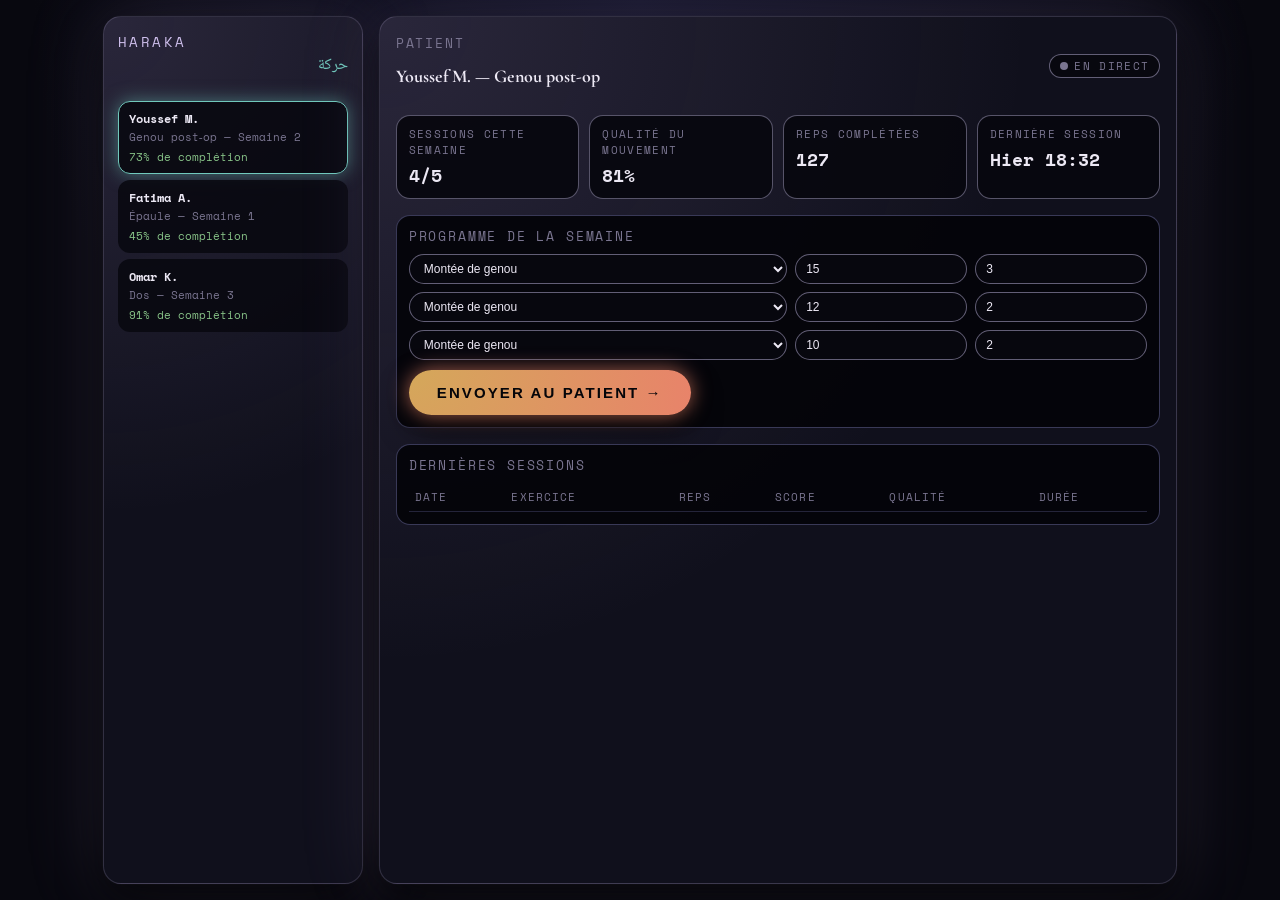
==== dashboard.html @ 2feddb91 "Initial HARAKA rehab game" ====
<!DOCTYPE html>
<html lang="fr">
  <head>
    <meta charset="UTF-8" />
    <meta name="viewport" content="width=device-width,initial-scale=1.0,maximum-scale=1.0" />
    <title>HARAKA · Tableau kiné</title>
    <link rel="stylesheet" href="style.css" />
  </head>
  <body>
    <div class="dashboard-shell">
      <aside class="sidebar glass">
        <div>
          <div class="sidebar-logo">HARAKA</div>
          <div class="sidebar-sub">حركة</div>
        </div>
        <div class="patient-list" id="patient-list">
          <div class="patient-item active" data-id="youssef">
            <strong>Youssef M.</strong>
            <div class="patient-meta">Genou post‑op — Semaine 2</div>
            <div class="patient-compliance">73% de complétion</div>
          </div>
          <div class="patient-item" data-id="fatima">
            <strong>Fatima A.</strong>
            <div class="patient-meta">Épaule — Semaine 1</div>
            <div class="patient-compliance">45% de complétion</div>
          </div>
          <div class="patient-item" data-id="omar">
            <strong>Omar K.</strong>
            <div class="patient-meta">Dos — Semaine 3</div>
            <div class="patient-compliance">91% de complétion</div>
          </div>
        </div>
      </aside>

      <main class="main-panel glass">
        <div class="main-header-row">
          <div>
            <div class="section-title">Patient</div>
            <h1 class="main-title" id="patient-name">Youssef M. — Genou post‑op</h1>
          </div>
          <div id="live-indicator" class="live-badge off">
            <span class="live-dot"></span>
            <span>EN DIRECT</span>
          </div>
        </div>

        <!-- Stats cartes -->
        <section class="stats-grid">
          <div class="card">
            <div class="card-label">Sessions cette semaine</div>
            <div class="card-value" id="card-sessions">4/5</div>
          </div>
          <div class="card">
            <div class="card-label">Qualité du mouvement</div>
            <div class="card-value" id="card-quality">81%</div>
          </div>
          <div class="card">
            <div class="card-label">Reps complétées</div>
            <div class="card-value" id="card-reps">127</div>
          </div>
          <div class="card">
            <div class="card-label">Dernière session</div>
            <div class="card-value" id="card-last">Hier 18:32</div>
          </div>
        </section>

        <!-- Prescription -->
        <section class="section">
          <div class="section-title">Programme de la semaine</div>
          <div class="prescription-row">
            <select class="select-sm" id="ex1-name">
              <option value="knee_raise">Montée de genou</option>
              <option value="arm_raise">Élévation du bras</option>
              <option value="squat">Squat partiel</option>
            </select>
            <input type="number" class="input" id="ex1-reps" min="1" value="15" />
            <input type="number" class="input" id="ex1-sets" min="1" value="3" />
          </div>
          <div class="prescription-row">
            <select class="select-sm" id="ex2-name">
              <option value="knee_raise">Montée de genou</option>
              <option value="arm_raise">Élévation du bras</option>
              <option value="squat">Squat partiel</option>
            </select>
            <input type="number" class="input" id="ex2-reps" min="1" value="12" />
            <input type="number" class="input" id="ex2-sets" min="1" value="2" />
          </div>
          <div class="prescription-row">
            <select class="select-sm" id="ex3-name">
              <option value="knee_raise">Montée de genou</option>
              <option value="arm_raise">Élévation du bras</option>
              <option value="squat">Squat partiel</option>
            </select>
            <input type="number" class="input" id="ex3-reps" min="1" value="10" />
            <input type="number" class="input" id="ex3-sets" min="1" value="2" />
          </div>
          <div class="section-footer">
            <button class="btn-primary" id="btn-send-program">Envoyer au patient →</button>
            <div class="toast" id="program-toast" style="opacity: 0;">Programme envoyé !</div>
          </div>
        </section>

        <!-- Historique des sessions -->
        <section class="section">
          <div class="section-title">Dernières sessions</div>
          <table class="table">
            <thead>
              <tr>
                <th>Date</th>
                <th>Exercice</th>
                <th>Reps</th>
                <th>Score</th>
                <th>Qualité</th>
                <th>Durée</th>
              </tr>
            </thead>
            <tbody id="session-body">
              <!-- rempli dynamiquement -->
            </tbody>
          </table>
        </section>
      </main>
    </div>

    <script src="dashboard.js"></script>
  </body>
</html>
---- style.css ----
@import url('https://fonts.googleapis.com/css2?family=Space+Mono:wght@400;700&family=Cormorant+Garamond:wght@400;600&family=Noto+Naskh+Arabic:wght@400;700&display=swap');

:root {
  --bg: #08080f;
  --surface: #10101c;
  --purple: #a08ec8;
  --glow: #cebfec;
  --dim: #5c5080;
  --teal: #70c8bc;
  --coral: #e8836a;
  --amber: #d4a85a;
  --green: #88c488;
  --text: #ece8f4;
  --muted: #7a7590;
}

*,
*::before,
*::after {
  box-sizing: border-box;
}

html,
body {
  margin: 0;
  padding: 0;
  width: 100%;
  height: 100%;
  background: radial-gradient(circle at top, #15152a 0, var(--bg) 55%);
  color: var(--text);
  font-family: 'Space Mono', system-ui, -apple-system, BlinkMacSystemFont, 'Segoe UI', sans-serif;
  -webkit-font-smoothing: antialiased;
}

body {
  display: flex;
  align-items: stretch;
  justify-content: center;
}

a {
  color: inherit;
  text-decoration: none;
}

.app-shell {
  width: 100%;
  max-width: 1200px;
  margin: 0 auto;
  padding: 16px;
}

.glass {
  background: radial-gradient(circle at top left, rgba(160, 142, 200, 0.18), transparent 55%), var(--surface);
  border-radius: 18px;
  border: 1px solid rgba(206, 191, 236, 0.18);
  box-shadow:
    0 0 0 1px rgba(255, 255, 255, 0.01),
    0 20px 40px rgba(0, 0, 0, 0.65),
    0 0 80px rgba(160, 142, 200, 0.2);
  backdrop-filter: blur(18px);
}

.logo-main {
  font-family: 'Space Mono', monospace;
  font-weight: 700;
  font-size: clamp(40px, 6vw, 60px);
  letter-spacing: 0.22em;
  text-transform: uppercase;
  color: var(--glow);
  text-align: center;
  text-shadow:
    0 0 18px rgba(206, 191, 236, 0.9),
    0 0 48px rgba(160, 142, 200, 0.9);
}

.logo-sub-ar {
  font-family: 'Noto Naskh Arabic', serif;
  direction: rtl;
  font-size: 26px;
  color: var(--teal);
  text-align: center;
  margin-top: -4px;
}

.tagline {
  margin-top: 16px;
  font-family: 'Cormorant Garamond', serif;
  font-size: 22px;
  text-align: center;
  color: var(--muted);
}

.btn-primary {
  border: none;
  padding: 14px 28px;
  border-radius: 999px;
  background: radial-gradient(circle at top left, #d4a85a, #e8836a);
  color: #050509;
  font-weight: 700;
  font-size: 15px;
  letter-spacing: 0.14em;
  text-transform: uppercase;
  cursor: pointer;
  box-shadow:
    0 0 20px rgba(232, 131, 106, 0.7),
    0 14px 30px rgba(0, 0, 0, 0.75);
  transition: transform 0.12s ease-out, box-shadow 0.12s ease-out, filter 0.12s ease-out;
}

.btn-primary:hover {
  transform: translateY(-1px) scale(1.02);
  filter: brightness(1.06);
  box-shadow:
    0 0 30px rgba(232, 131, 106, 0.9),
    0 18px 40px rgba(0, 0, 0, 0.85);
}

.btn-primary:active {
  transform: translateY(1px) scale(0.99);
  box-shadow:
    0 0 12px rgba(232, 131, 106, 0.6),
    0 10px 20px rgba(0, 0, 0, 0.9);
}

.btn-ghost {
  border-radius: 999px;
  border: 1px solid rgba(122, 117, 144, 0.65);
  background: radial-gradient(circle at top left, rgba(112, 200, 188, 0.2), rgba(16, 16, 28, 0.95));
  color: var(--text);
  padding: 10px 20px;
  font-size: 13px;
  letter-spacing: 0.08em;
  text-transform: uppercase;
  cursor: pointer;
  display: inline-flex;
  align-items: center;
  gap: 8px;
  box-shadow: 0 10px 25px rgba(0, 0, 0, 0.75);
  transition: border-color 0.12s ease-out, background 0.12s ease-out, transform 0.12s ease-out;
}

.btn-ghost:hover {
  border-color: var(--teal);
  transform: translateY(-1px);
}

.chip {
  display: inline-flex;
  align-items: center;
  gap: 8px;
  border-radius: 999px;
  padding: 4px 10px;
  background: rgba(8, 8, 15, 0.85);
  border: 1px solid rgba(122, 117, 144, 0.65);
  font-size: 11px;
  color: var(--muted);
}

.chip-dot {
  width: 8px;
  height: 8px;
  border-radius: 999px;
  background: var(--green);
  box-shadow: 0 0 10px rgba(136, 196, 136, 0.9);
}

.small-print {
  font-size: 11px;
  color: var(--muted);
  text-align: center;
  margin-top: 24px;
  letter-spacing: 0.1em;
  text-transform: uppercase;
}

.screen {
  display: none;
}

.screen.active {
  display: block;
}

.screen-welcome {
  padding: 40px 24px 32px;
  text-align: center;
}

.screen-welcome-inner {
  max-width: 560px;
  margin: 0 auto;
}

.welcome-orbit {
  position: relative;
  width: 210px;
  height: 210px;
  margin: 26px auto 8px;
  border-radius: 999px;
  background: radial-gradient(circle at 30% 0, rgba(112, 200, 188, 0.3), transparent 60%), radial-gradient(circle at 70% 120%, rgba(160, 142, 200, 0.5), transparent 60%);
  box-shadow:
    0 0 45px rgba(160, 142, 200, 0.7),
    inset 0 0 40px rgba(8, 8, 15, 0.9);
  overflow: hidden;
}

.welcome-orbit::before,
.welcome-orbit::after {
  content: '';
  position: absolute;
  border-radius: 999px;
  border: 1px dashed rgba(206, 191, 236, 0.35);
  inset: 14px;
}

.welcome-orbit::after {
  inset: 40px;
  border-style: solid;
  border-color: rgba(112, 200, 188, 0.55);
  mix-blend-mode: screen;
}

.welcome-pulse {
  position: absolute;
  inset: 35px;
  border-radius: 999px;
  border: 1px solid rgba(136, 196, 136, 0.45);
  box-shadow: 0 0 35px rgba(136, 196, 136, 0.65);
  opacity: 0.9;
  animation: pulseRing 2.1s ease-out infinite;
}

.welcome-node {
  position: absolute;
  width: 10px;
  height: 10px;
  border-radius: 999px;
  background: var(--glow);
  box-shadow: 0 0 18px rgba(206, 191, 236, 0.8);
}

.welcome-node.knee {
  left: 64%;
  top: 64%;
}

.welcome-node.shoulder {
  left: 36%;
  top: 32%;
}

.welcome-node.hip {
  left: 46%;
  top: 52%;
}

.welcome-arc {
  position: absolute;
  width: 180px;
  height: 180px;
  border-radius: 50%;
  border: 1px solid transparent;
  border-top-color: rgba(112, 200, 188, 0.6);
  border-right-color: rgba(160, 142, 200, 0.6);
  left: 50%;
  top: 50%;
  transform: translate(-50%, -50%);
  animation: orbit 12s linear infinite;
  opacity: 0.9;
}

@keyframes orbit {
  from {
    transform: translate(-50%, -50%) rotate(0deg);
  }
  to {
    transform: translate(-50%, -50%) rotate(360deg);
  }
}

@keyframes pulseRing {
  0% {
    transform: scale(0.9);
    opacity: 0.9;
  }
  70% {
    transform: scale(1.08);
    opacity: 0.1;
  }
  100% {
    transform: scale(1.16);
    opacity: 0;
  }
}

.screen-game {
  padding: 18px;
  display: flex;
  flex-direction: column;
  gap: 14px;
}

.game-layout {
  display: grid;
  grid-template-columns: minmax(0, 7fr) minmax(0, 4fr);
  gap: 14px;
}

.game-canvas-shell {
  position: relative;
  border-radius: 18px;
  overflow: hidden;
  background: radial-gradient(circle at top, rgba(160, 142, 200, 0.35), rgba(8, 8, 15, 0.95));
  box-shadow:
    inset 0 0 40px rgba(0, 0, 0, 0.9),
    0 20px 40px rgba(0, 0, 0, 0.95);
}

.game-canvas-shell::before {
  content: '';
  position: absolute;
  inset: 0;
  background: radial-gradient(circle at 10% -10%, rgba(112, 200, 188, 0.25), transparent 55%), radial-gradient(circle at 90% 120%, rgba(232, 131, 106, 0.18), transparent 60%);
  opacity: 0.7;
  pointer-events: none;
}

canvas#gameCanvas {
  display: block;
  width: 100%;
  height: auto;
}

.game-overlay-flash {
  pointer-events: none;
  position: absolute;
  inset: 0;
  background: var(--green);
  opacity: 0;
  mix-blend-mode: screen;
}

.game-overlay-shake {
  pointer-events: none;
  position: absolute;
  inset: 0;
}

.hud-top {
  position: absolute;
  top: 12px;
  left: 16px;
  display: flex;
  gap: 10px;
  font-size: 12px;
  z-index: 5;
}

.hud-pill {
  padding: 6px 10px;
  border-radius: 999px;
  background: rgba(8, 8, 15, 0.85);
  border: 1px solid rgba(122, 117, 144, 0.9);
  backdrop-filter: blur(12px);
}

.hud-label {
  text-transform: uppercase;
  letter-spacing: 0.12em;
  font-size: 10px;
  color: var(--muted);
}

.hud-value {
  font-size: 12px;
  font-weight: 600;
  color: var(--text);
}

.float-text {
  position: absolute;
  color: var(--green);
  font-weight: 700;
  text-shadow: 0 0 16px rgba(136, 196, 136, 0.9);
  pointer-events: none;
  will-change: transform, opacity;
}

.combo-banner {
  position: absolute;
  right: 16px;
  top: 16px;
  padding: 6px 12px;
  border-radius: 999px;
  background: radial-gradient(circle at top left, rgba(212, 168, 90, 0.5), rgba(8, 8, 15, 0.95));
  border: 1px solid rgba(212, 168, 90, 0.85);
  color: var(--amber);
  font-weight: 700;
  font-size: 12px;
  letter-spacing: 0.18em;
  text-transform: uppercase;
  opacity: 0;
  transform: translateY(-12px);
  transition: opacity 0.16s ease-out, transform 0.16s ease-out;
}

.combo-banner.visible {
  opacity: 1;
  transform: translateY(0);
}

.demo-badge {
  position: absolute;
  left: 14px;
  bottom: 12px;
  padding: 4px 10px;
  border-radius: 999px;
  font-size: 11px;
  letter-spacing: 0.14em;
  text-transform: uppercase;
  color: var(--muted);
  border: 1px solid rgba(122, 117, 144, 0.9);
  background: rgba(8, 8, 15, 0.92);
  display: inline-flex;
  align-items: center;
  gap: 6px;
}

.demo-dot {
  width: 6px;
  height: 6px;
  border-radius: 999px;
  background: var(--muted);
}

.game-sidebar {
  border-radius: 18px;
  padding: 14px 14px 12px;
  display: flex;
  flex-direction: column;
  gap: 10px;
  position: relative;
}

.camera-shell {
  border-radius: 12px;
  overflow: hidden;
  position: relative;
  background: #000;
  border: 1px solid rgba(122, 117, 144, 0.75);
}

.camera-shell video {
  display: block;
  width: 100%;
  height: auto;
}

.camera-label {
  position: absolute;
  left: 8px;
  bottom: 6px;
  font-size: 10px;
  padding: 2px 8px;
  border-radius: 999px;
  background: rgba(8, 8, 15, 0.92);
  color: var(--muted);
}

.stat-stack {
  display: flex;
  flex-direction: column;
  gap: 8px;
  font-size: 12px;
}

.stat-row {
  display: flex;
  justify-content: space-between;
  align-items: center;
  gap: 4px;
}

.stat-label {
  color: var(--muted);
  font-size: 11px;
}

.stat-value {
  font-weight: 600;
}

.angle-pill {
  padding: 4px 10px;
  border-radius: 999px;
  font-size: 11px;
  border: 1px solid rgba(122, 117, 144, 0.8);
  display: inline-flex;
  align-items: center;
  gap: 6px;
}

.angle-dot {
  width: 8px;
  height: 8px;
  border-radius: 999px;
}

.feedback-text {
  font-size: 12px;
  font-family: 'Cormorant Garamond', serif;
  color: var(--coral);
}

.bar-shell {
  background: rgba(5, 5, 10, 0.9);
  border-radius: 999px;
  border: 1px solid rgba(122, 117, 144, 0.65);
  overflow: hidden;
  height: 12px;
}

.bar-fill {
  height: 100%;
  width: 40%;
  border-radius: 999px;
  background: linear-gradient(to right, #e8836a, #d4a85a, #88c488);
  transition: width 0.18s ease-out;
}

.bar-fill.breath {
  background: linear-gradient(90deg, rgba(112, 200, 188, 0.2), rgba(112, 200, 188, 0.9));
  box-shadow: 0 0 20px rgba(112, 200, 188, 0.7);
}

.controls-row {
  display: flex;
  flex-wrap: wrap;
  gap: 8px;
  align-items: center;
  justify-content: space-between;
  margin-top: 6px;
}

.select {
  background: rgba(5, 5, 10, 0.9);
  border-radius: 999px;
  border: 1px solid rgba(122, 117, 144, 0.85);
  color: var(--text);
  padding: 6px 10px;
  font-size: 12px;
}

.select:focus {
  outline: none;
  border-color: var(--teal);
}

.screen-complete {
  padding: 32px 20px 24px;
  text-align: center;
  position: relative;
  overflow: hidden;
}

.session-title {
  font-size: 26px;
  letter-spacing: 0.18em;
  text-transform: uppercase;
  color: var(--green);
  text-shadow:
    0 0 16px rgba(136, 196, 136, 0.9),
    0 0 40px rgba(136, 196, 136, 0.7);
}

.session-stats {
  margin-top: 18px;
  display: grid;
  grid-template-columns: repeat(auto-fit, minmax(130px, 1fr));
  gap: 10px;
}

.session-card {
  padding: 10px 12px;
  border-radius: 14px;
  background: rgba(8, 8, 15, 0.9);
  border: 1px solid rgba(112, 200, 188, 0.4);
  font-size: 12px;
}

.session-label {
  color: var(--muted);
  text-transform: uppercase;
  letter-spacing: 0.12em;
  font-size: 10px;
}

.session-value {
  margin-top: 4px;
  font-size: 16px;
  font-weight: 600;
}

.session-note {
  margin-top: 18px;
  color: var(--muted);
  font-size: 12px;
}

.flash-complete {
  position: absolute;
  inset: -20px;
  pointer-events: none;
  background: radial-gradient(circle at center, rgba(136, 196, 136, 0.85), transparent 70%);
  opacity: 0;
  mix-blend-mode: screen;
}

/* DASHBOARD */

.dashboard-shell {
  display: grid;
  grid-template-columns: 260px minmax(0, 1fr);
  gap: 16px;
  height: 100%;
  padding: 16px;
}

.sidebar {
  border-radius: 18px;
  padding: 14px 14px 12px;
  display: flex;
  flex-direction: column;
  gap: 12px;
}

.sidebar-logo {
  font-family: 'Space Mono', monospace;
  letter-spacing: 0.18em;
  font-size: 14px;
  text-transform: uppercase;
  color: var(--glow);
}

.sidebar-sub {
  font-family: 'Noto Naskh Arabic', serif;
  direction: rtl;
  font-size: 16px;
  color: var(--teal);
}

.patient-list {
  margin-top: 10px;
  display: flex;
  flex-direction: column;
  gap: 6px;
}

.patient-item {
  border-radius: 12px;
  padding: 8px 10px;
  cursor: pointer;
  background: rgba(8, 8, 15, 0.85);
  border: 1px solid transparent;
  font-size: 12px;
  color: var(--muted);
}

.patient-item strong {
  color: var(--text);
}

.patient-item.active {
  border-color: var(--teal);
  box-shadow: 0 0 18px rgba(112, 200, 188, 0.5);
}

.patient-meta {
  font-size: 11px;
  margin-top: 2px;
}

.patient-compliance {
  font-size: 11px;
  margin-top: 4px;
  color: var(--green);
}

.main-panel {
  border-radius: 18px;
  padding: 16px 16px 12px;
  display: flex;
  flex-direction: column;
  gap: 16px;
}

.main-header-row {
  display: flex;
  justify-content: space-between;
  align-items: center;
  gap: 10px;
}

.main-title {
  font-size: 18px;
  font-family: 'Cormorant Garamond', serif;
}

.stats-grid {
  display: grid;
  grid-template-columns: repeat(auto-fit, minmax(140px, 1fr));
  gap: 10px;
}

.card {
  border-radius: 14px;
  padding: 10px 12px;
  background: rgba(8, 8, 15, 0.95);
  border: 1px solid rgba(122, 117, 144, 0.7);
  font-size: 12px;
}

.card-label {
  font-size: 11px;
  color: var(--muted);
  text-transform: uppercase;
  letter-spacing: 0.12em;
}

.card-value {
  margin-top: 4px;
  font-size: 18px;
  font-weight: 600;
}

.section-title {
  font-size: 13px;
  letter-spacing: 0.14em;
  text-transform: uppercase;
  color: var(--muted);
}

.section {
  border-radius: 14px;
  padding: 10px 12px 12px;
  background: rgba(5, 5, 10, 0.95);
  border: 1px solid rgba(64, 64, 96, 0.9);
}

.prescription-row {
  display: grid;
  grid-template-columns: 2.2fr 1fr 1fr;
  gap: 8px;
  margin-top: 8px;
}

.input,
.select-sm {
  width: 100%;
  border-radius: 999px;
  border: 1px solid rgba(122, 117, 144, 0.8);
  background: rgba(8, 8, 15, 0.95);
  color: var(--text);
  padding: 6px 10px;
  font-size: 12px;
}

.input:focus,
.select-sm:focus {
  outline: none;
  border-color: var(--teal);
}

.section-footer {
  margin-top: 10px;
  display: flex;
  justify-content: space-between;
  align-items: center;
  gap: 10px;
  font-size: 11px;
  color: var(--muted);
}

.table {
  width: 100%;
  border-collapse: collapse;
  margin-top: 8px;
  font-size: 11px;
}

.table th,
.table td {
  padding: 6px 6px;
  border-bottom: 1px solid rgba(40, 40, 64, 0.9);
}

.table th {
  text-align: left;
  color: var(--muted);
  text-transform: uppercase;
  letter-spacing: 0.1em;
  font-weight: 500;
}

.table tr:last-child td {
  border-bottom: none;
}

.live-badge {
  display: inline-flex;
  align-items: center;
  gap: 6px;
  border-radius: 999px;
  padding: 3px 10px;
  background: rgba(8, 8, 15, 0.9);
  border: 1px solid rgba(136, 196, 136, 0.7);
  color: var(--green);
  font-size: 11px;
  letter-spacing: 0.12em;
  text-transform: uppercase;
}

.live-dot {
  width: 8px;
  height: 8px;
  border-radius: 999px;
  background: var(--green);
  box-shadow: 0 0 12px rgba(136, 196, 136, 0.9);
  animation: pulseLive 1.3s ease-in-out infinite;
}

@keyframes pulseLive {
  0% {
    transform: scale(1);
    opacity: 1;
  }
  70% {
    transform: scale(1.4);
    opacity: 0.1;
  }
  100% {
    transform: scale(1.5);
    opacity: 0;
  }
}

.live-badge.off {
  border-color: rgba(122, 117, 144, 0.8);
  color: var(--muted);
}

.live-badge.off .live-dot {
  background: var(--muted);
  box-shadow: none;
  animation: none;
}

.toast {
  font-size: 11px;
  color: var(--green);
}

@media (max-width: 900px) {
  .dashboard-shell {
    grid-template-columns: minmax(0, 1fr);
  }
}

@media (max-width: 860px) {
  .game-layout {
    grid-template-columns: minmax(0, 1fr);
  }
}

@media (max-width: 600px) {
  .app-shell {
    padding: 10px;
  }

  .screen-welcome {
    padding: 24px 12px 18px;
  }

  .screen-game {
    padding: 12px 10px;
  }
}
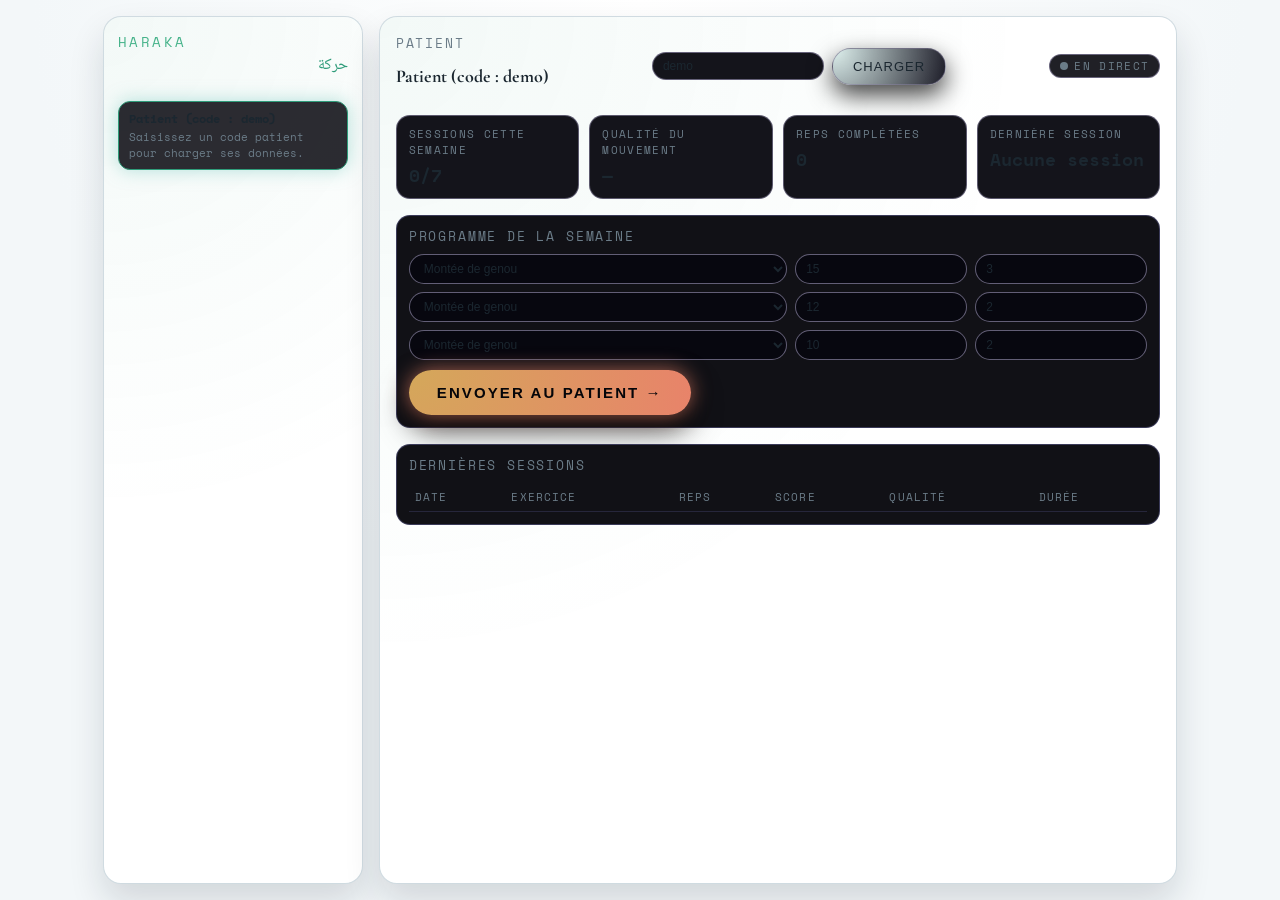
==== commit 3e2397df: "Patient codes + kine dashboard linkage" ====
--- a/dashboard.html
+++ b/dashboard.html
@@ -14,20 +14,9 @@
           <div class="sidebar-sub">حركة</div>
         </div>
         <div class="patient-list" id="patient-list">
-          <div class="patient-item active" data-id="youssef">
-            <strong>Youssef M.</strong>
-            <div class="patient-meta">Genou post‑op — Semaine 2</div>
-            <div class="patient-compliance">73% de complétion</div>
-          </div>
-          <div class="patient-item" data-id="fatima">
-            <strong>Fatima A.</strong>
-            <div class="patient-meta">Épaule — Semaine 1</div>
-            <div class="patient-compliance">45% de complétion</div>
-          </div>
-          <div class="patient-item" data-id="omar">
-            <strong>Omar K.</strong>
-            <div class="patient-meta">Dos — Semaine 3</div>
-            <div class="patient-compliance">91% de complétion</div>
+          <div class="patient-item active" data-id="demo">
+            <strong id="patient-list-label">Patient (code : demo)</strong>
+            <div class="patient-meta">Saisissez un code patient pour charger ses données.</div>
           </div>
         </div>
       </aside>
@@ -36,7 +25,17 @@
         <div class="main-header-row">
           <div>
             <div class="section-title">Patient</div>
-            <h1 class="main-title" id="patient-name">Youssef M. — Genou post‑op</h1>
+            <h1 class="main-title" id="patient-name">Patient (code : demo)</h1>
+          </div>
+          <div style="display: flex; align-items: center; gap: 8px;">
+            <input
+              id="patient-code-input"
+              type="text"
+              placeholder="Code patient (ex : youssef123)"
+              class="input"
+              style="max-width: 190px;"
+            />
+            <button class="btn-ghost" id="btn-load-patient">Charger</button>
           </div>
           <div id="live-indicator" class="live-badge off">
             <span class="live-dot"></span>
--- a/style.css
+++ b/style.css
@@ -1,17 +1,18 @@
 @import url('https://fonts.googleapis.com/css2?family=Space+Mono:wght@400;700&family=Cormorant+Garamond:wght@400;600&family=Noto+Naskh+Arabic:wght@400;700&display=swap');
 
 :root {
-  --bg: #08080f;
-  --surface: #10101c;
-  --purple: #a08ec8;
-  --glow: #cebfec;
-  --dim: #5c5080;
-  --teal: #70c8bc;
-  --coral: #e8836a;
-  --amber: #d4a85a;
-  --green: #88c488;
-  --text: #ece8f4;
-  --muted: #7a7590;
+  /* Palette médicale vert & blanc */
+  --bg: #f3f7f9;
+  --surface: #ffffff;
+  --purple: #2f9c7a; /* devient notre vert principal */
+  --glow: #46b38a;
+  --dim: #9cb3c0;
+  --teal: #2f9c7a;
+  --coral: #f06a5c;
+  --amber: #f3b35b;
+  --green: #2f9c7a;
+  --text: #1b2730;
+  --muted: #6b7c88;
 }
 
 *,
@@ -26,7 +27,7 @@
   padding: 0;
   width: 100%;
   height: 100%;
-  background: radial-gradient(circle at top, #15152a 0, var(--bg) 55%);
+  background: radial-gradient(circle at top, #ffffff 0, var(--bg) 55%);
   color: var(--text);
   font-family: 'Space Mono', system-ui, -apple-system, BlinkMacSystemFont, 'Segoe UI', sans-serif;
   -webkit-font-smoothing: antialiased;
@@ -51,13 +52,11 @@
 }
 
 .glass {
-  background: radial-gradient(circle at top left, rgba(160, 142, 200, 0.18), transparent 55%), var(--surface);
+  background: radial-gradient(circle at top left, rgba(47, 156, 122, 0.06), transparent 55%), var(--surface);
   border-radius: 18px;
-  border: 1px solid rgba(206, 191, 236, 0.18);
+  border: 1px solid rgba(203, 216, 222, 0.9);
   box-shadow:
-    0 0 0 1px rgba(255, 255, 255, 0.01),
-    0 20px 40px rgba(0, 0, 0, 0.65),
-    0 0 80px rgba(160, 142, 200, 0.2);
+    0 18px 35px rgba(12, 31, 43, 0.14);
   backdrop-filter: blur(18px);
 }
 
@@ -67,11 +66,10 @@
   font-size: clamp(40px, 6vw, 60px);
   letter-spacing: 0.22em;
   text-transform: uppercase;
-  color: var(--glow);
+  color: var(--green);
   text-align: center;
   text-shadow:
-    0 0 18px rgba(206, 191, 236, 0.9),
-    0 0 48px rgba(160, 142, 200, 0.9);
+    0 0 0 transparent;
 }
 
 .logo-sub-ar {
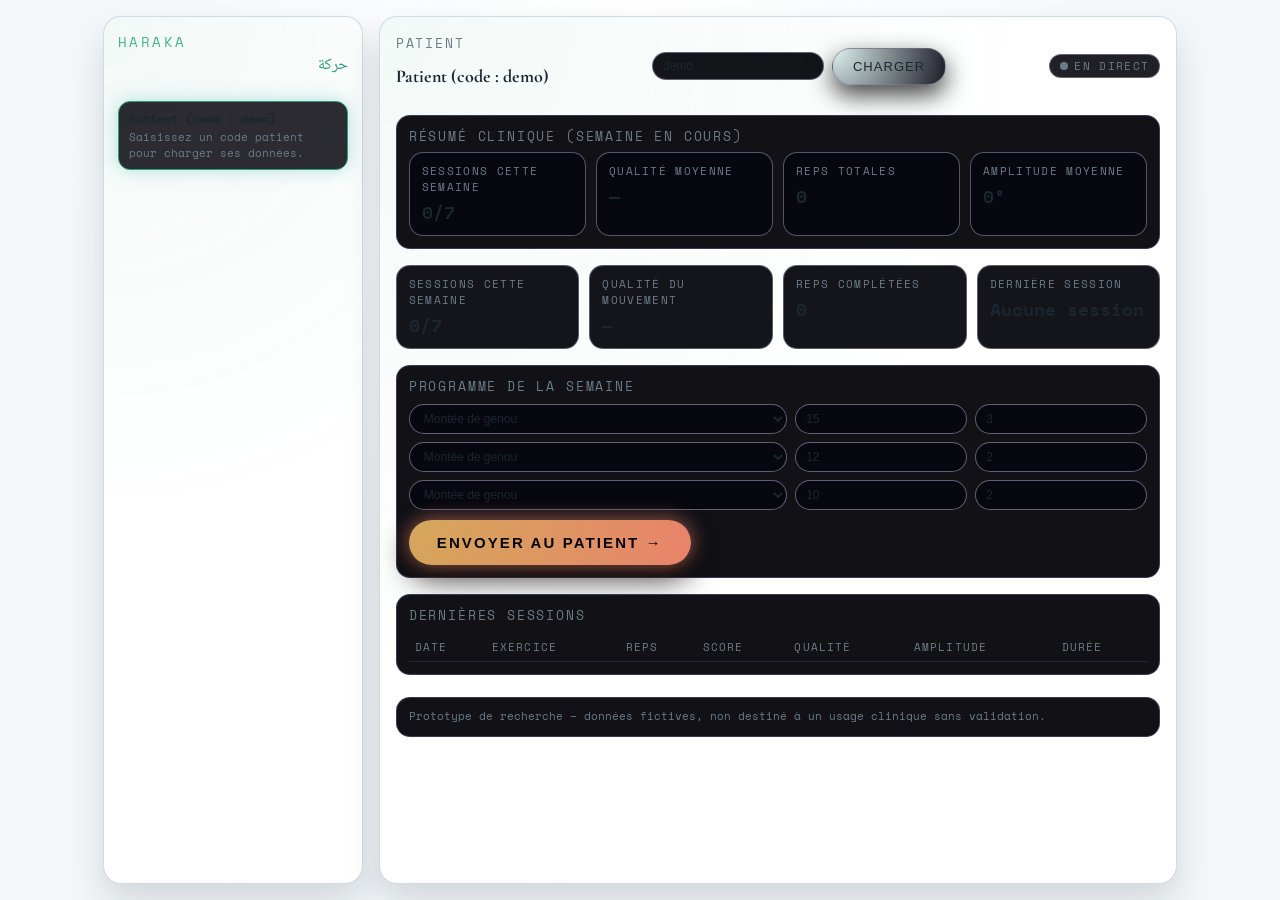
==== commit eb78ca4e: "Calibration, debug mode and clinical summary" ====
--- a/dashboard.html
+++ b/dashboard.html
@@ -42,6 +42,29 @@
             <span>EN DIRECT</span>
           </div>
         </div>
+
+        <!-- Résumé clinique -->
+        <section class="section">
+          <div class="section-title">Résumé clinique (semaine en cours)</div>
+          <div class="stats-grid" style="margin-top: 6px;">
+            <div class="card">
+              <div class="card-label">Sessions cette semaine</div>
+              <div class="card-value" id="summary-sessions">0/7</div>
+            </div>
+            <div class="card">
+              <div class="card-label">Qualité moyenne</div>
+              <div class="card-value" id="summary-quality">—</div>
+            </div>
+            <div class="card">
+              <div class="card-label">Reps totales</div>
+              <div class="card-value" id="summary-reps">0</div>
+            </div>
+            <div class="card">
+              <div class="card-label">Amplitude moyenne</div>
+              <div class="card-value" id="summary-angle">0°</div>
+            </div>
+          </div>
+        </section>
 
         <!-- Stats cartes -->
         <section class="stats-grid">
@@ -110,6 +133,7 @@
                 <th>Reps</th>
                 <th>Score</th>
                 <th>Qualité</th>
+                <th>Amplitude</th>
                 <th>Durée</th>
               </tr>
             </thead>
@@ -118,6 +142,10 @@
             </tbody>
           </table>
         </section>
+
+        <div class="section" style="margin-top: 6px; font-size: 11px; color: var(--muted);">
+          Prototype de recherche – données fictives, non destiné à un usage clinique sans validation.
+        </div>
       </main>
     </div>
 
--- a/style.css
+++ b/style.css
@@ -315,6 +315,50 @@
     0 20px 40px rgba(0, 0, 0, 0.95);
 }
 
+.status-badge {
+  position: absolute;
+  right: 16px;
+  bottom: 14px;
+  padding: 4px 10px;
+  border-radius: 999px;
+  font-size: 11px;
+  letter-spacing: 0.08em;
+  text-transform: uppercase;
+  background: rgba(255, 255, 255, 0.9);
+  color: var(--muted);
+  border: 1px solid rgba(203, 216, 222, 0.9);
+}
+
+.status-badge.live {
+  color: var(--green);
+  border-color: rgba(47, 156, 122, 0.7);
+}
+
+.status-badge.demo {
+  color: var(--muted);
+}
+
+.debug-angle {
+  position: absolute;
+  left: 16px;
+  bottom: 12px;
+  padding: 6px 10px;
+  border-radius: 12px;
+  background: rgba(0, 0, 0, 0.6);
+  color: #fff;
+  font-size: 11px;
+  line-height: 1.4;
+}
+
+.debug-angle-value {
+  font-size: 16px;
+  font-weight: 700;
+}
+
+.debug-angle-range {
+  opacity: 0.8;
+}
+
 .game-canvas-shell::before {
   content: '';
   position: absolute;
